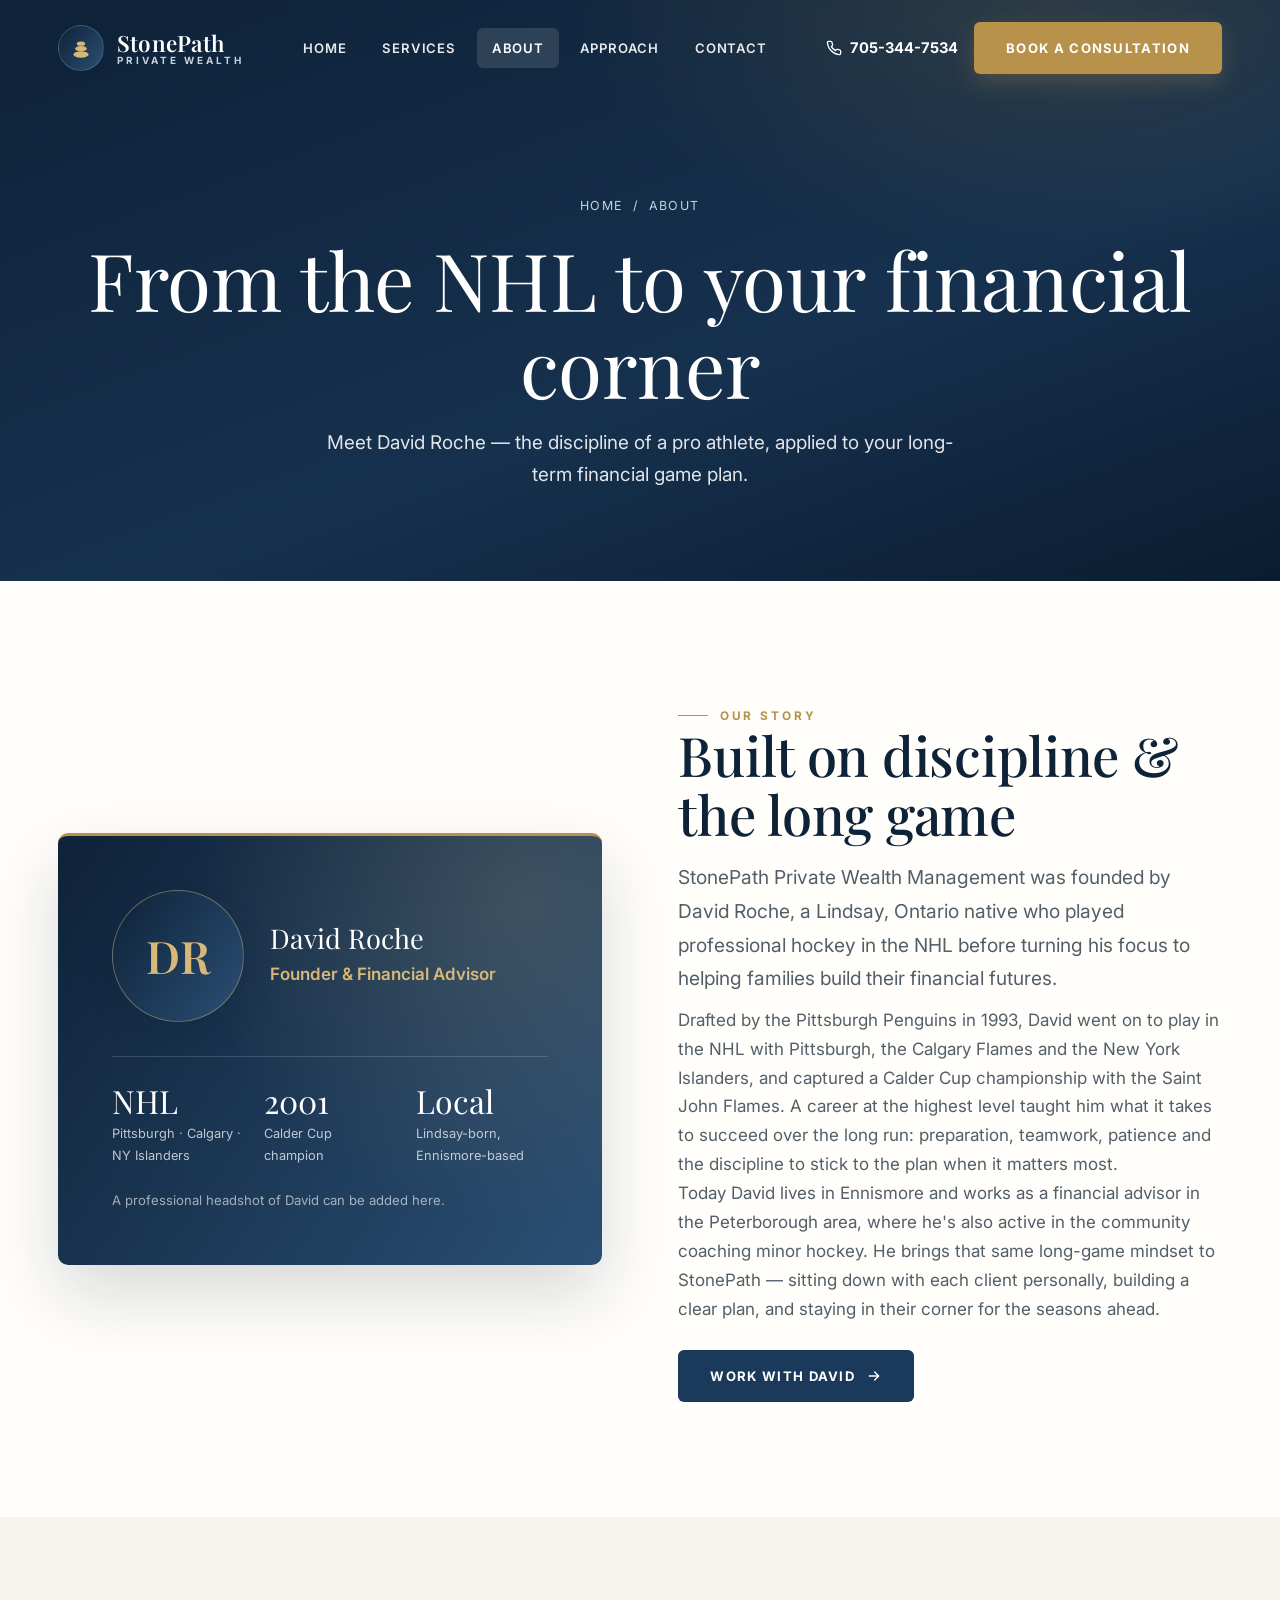
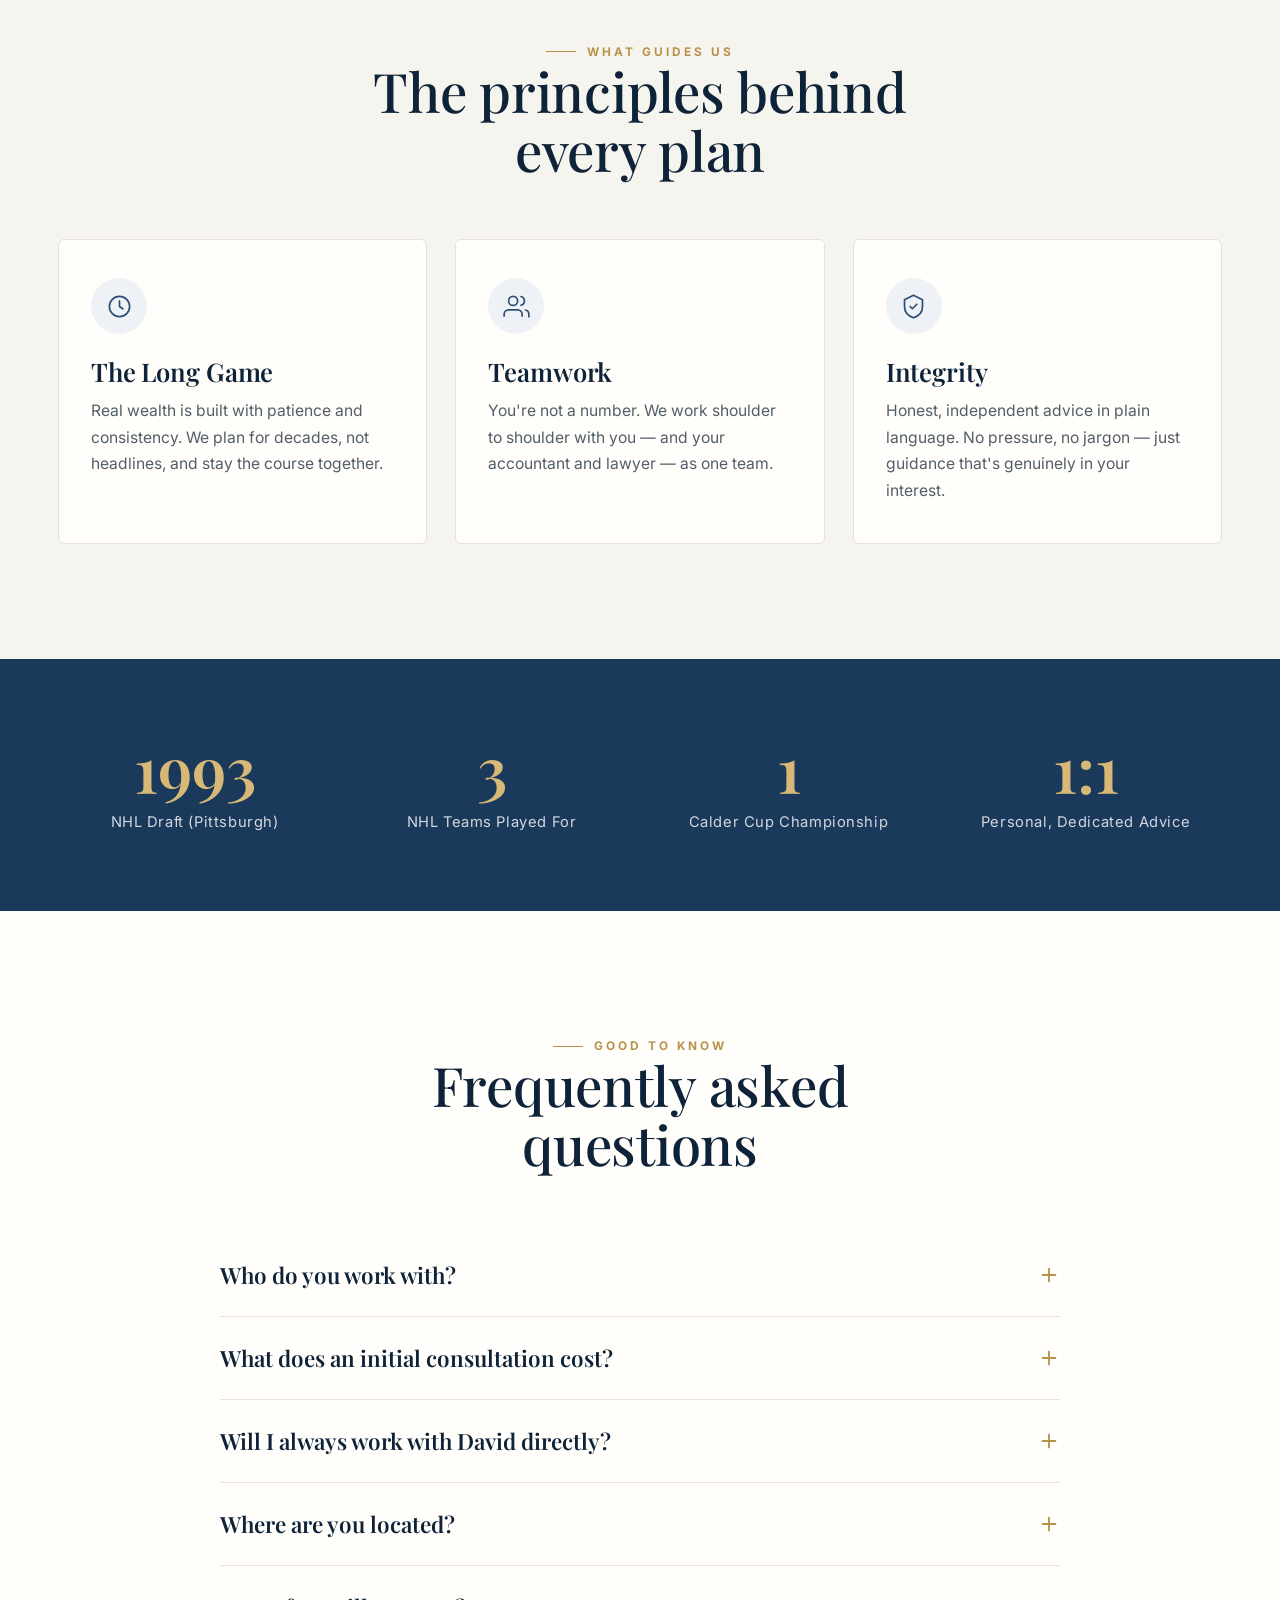
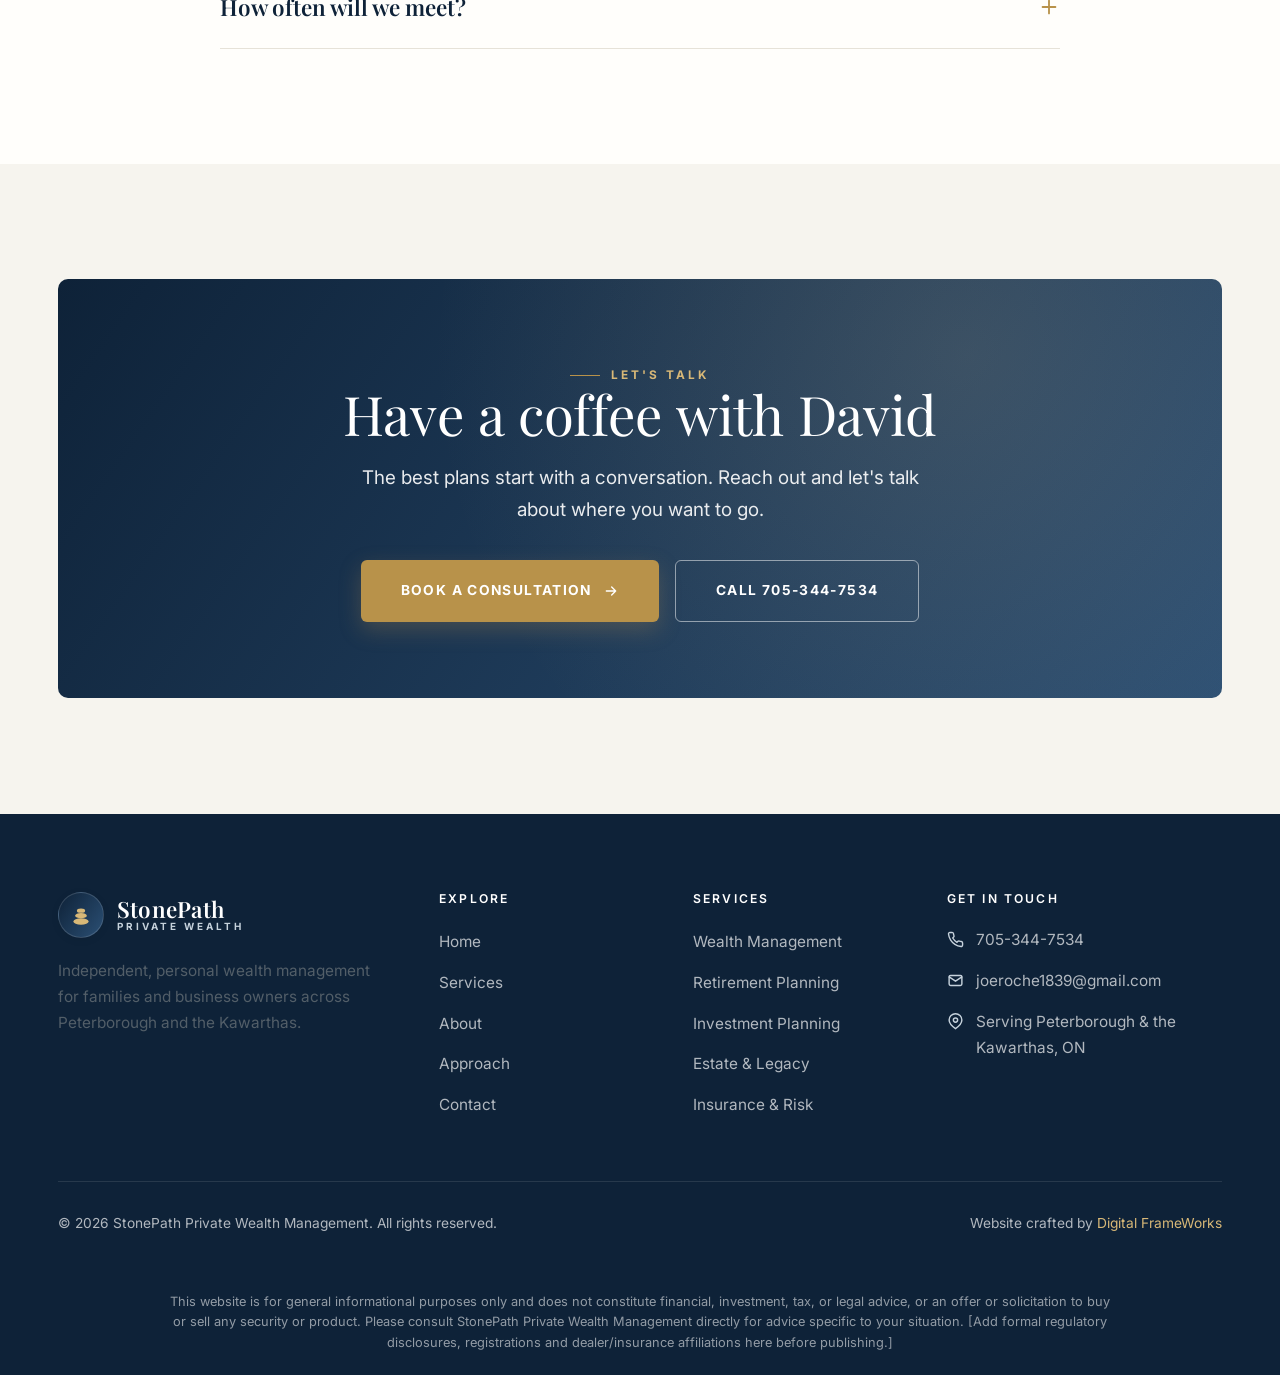
==== about.html @ 9dcfea58 "Initial commit — production-ready static site Co-Authored-By: Claude Opus 4.8 <noreply@anthropic.com" ====
<!DOCTYPE html>
<html lang="en">
<head>
  <meta charset="UTF-8" />
  <meta name="viewport" content="width=device-width, initial-scale=1.0" />
  <title>About David Roche | StonePath Private Wealth Management</title>
  <meta name="description" content="StonePath Private Wealth Management was founded by David Roche — a Lindsay, Ontario native and former NHL player who now helps families and business owners across the Peterborough area plan their financial future." />
  <link rel="canonical" href="https://stonepathwealth.ca/about.html" />
  <meta property="og:title" content="About David Roche | StonePath Private Wealth" />
  <meta property="og:description" content="From the NHL to wealth management — discipline, teamwork and the long game, applied to your finances." />
  <link rel="icon" href="data:image/svg+xml,<svg xmlns='http://www.w3.org/2000/svg' viewBox='0 0 100 100'><rect width='100' height='100' rx='20' fill='%230e2238'/><g fill='%23d8b877'><ellipse cx='50' cy='71' rx='26' ry='10'/><ellipse cx='50' cy='51' rx='20' ry='8.5'/><ellipse cx='50' cy='34' rx='14' ry='7'/></g></svg>" />
  <link rel="preconnect" href="https://fonts.googleapis.com" />
  <link rel="preconnect" href="https://fonts.gstatic.com" crossorigin />
  <link href="https://fonts.googleapis.com/css2?family=Playfair+Display:ital,wght@0,500;0,600;0,700;1,500&family=Inter:wght@400;500;600;700&display=swap" rel="stylesheet" />
  <link rel="stylesheet" href="css/styles.css" />
</head>
<body>

  <header class="header">
    <div class="container nav">
      <a href="index.html" class="brand" aria-label="StonePath Private Wealth Management home">
        <span class="brand-mark" aria-hidden="true"><svg viewBox="0 0 24 24" fill="#d8b877"><ellipse cx="12" cy="18" rx="7" ry="3"/><ellipse cx="12" cy="12.6" rx="5.4" ry="2.5"/><ellipse cx="12" cy="8" rx="3.8" ry="2"/></svg></span>
        <span class="brand-text"><span class="brand-name">StonePath</span><span class="brand-sub">Private Wealth</span></span>
      </a>
      <nav class="nav-links" aria-label="Primary">
        <a href="index.html">Home</a>
        <a href="services.html">Services</a>
        <a href="about.html" class="active">About</a>
        <a href="approach.html">Approach</a>
        <a href="contact.html">Contact</a>
      </nav>
      <div class="nav-actions">
        <a href="tel:+17053447534" class="nav-phone"><svg viewBox="0 0 24 24" fill="none" stroke="currentColor" stroke-width="2"><path d="M22 16.92v3a2 2 0 01-2.18 2 19.79 19.79 0 01-8.63-3.07 19.5 19.5 0 01-6-6 19.79 19.79 0 01-3.07-8.67A2 2 0 014.11 2h3a2 2 0 012 1.72c.13.96.36 1.9.7 2.81a2 2 0 01-.45 2.11L8.09 9.91a16 16 0 006 6l1.27-1.27a2 2 0 012.11-.45c.91.34 1.85.57 2.81.7A2 2 0 0122 16.92z" stroke-linecap="round" stroke-linejoin="round"/></svg>705-344-7534</a>
        <a href="contact.html" class="btn btn-primary">Book a Consultation</a>
        <button class="nav-toggle" aria-label="Toggle menu" aria-expanded="false"><span></span><span></span><span></span></button>
      </div>
    </div>
  </header>

  <section class="page-hero">
    <div class="container">
      <div class="crumb"><a href="index.html">Home</a> <span>/</span> <span>About</span></div>
      <h1>From the NHL to your financial corner</h1>
      <p>Meet David Roche — the discipline of a pro athlete, applied to your long-term financial game plan.</p>
    </div>
  </section>

  <section class="section">
    <div class="container split">
      <div class="split-media reveal">
        <div class="panel">
          <div class="advisor">
            <span class="monogram">DR</span>
            <div>
              <div style="font-family:var(--font-display); font-size:1.7rem; color:#fff; line-height:1.1;">David Roche</div>
              <div style="color:var(--accent-soft); font-weight:600; margin-top:6px;">Founder &amp; Financial Advisor</div>
            </div>
          </div>
          <div class="pstats">
            <div><div class="n">NHL</div><div class="l">Pittsburgh · Calgary · NY Islanders</div></div>
            <div><div class="n">2001</div><div class="l">Calder Cup champion</div></div>
            <div><div class="n">Local</div><div class="l">Lindsay-born, Ennismore-based</div></div>
          </div>
          <p style="color:rgba(255,255,255,.6); font-size:.82rem; margin-top:22px;">A professional headshot of David can be added here.</p>
        </div>
      </div>
      <div class="split-body reveal d1">
        <span class="eyebrow">Our Story</span>
        <h2>Built on discipline &amp; the long game</h2>
        <p class="lead">StonePath Private Wealth Management was founded by David Roche, a Lindsay, Ontario native who played professional hockey in the NHL before turning his focus to helping families build their financial futures.</p>
        <p>Drafted by the Pittsburgh Penguins in 1993, David went on to play in the NHL with Pittsburgh, the Calgary Flames and the New York Islanders, and captured a Calder Cup championship with the Saint John Flames. A career at the highest level taught him what it takes to succeed over the long run: preparation, teamwork, patience and the discipline to stick to the plan when it matters most.</p>
        <p>Today David lives in Ennismore and works as a financial advisor in the Peterborough area, where he's also active in the community coaching minor hockey. He brings that same long-game mindset to StonePath — sitting down with each client personally, building a clear plan, and staying in their corner for the seasons ahead.</p>
        <a href="contact.html" class="btn btn-dark" style="margin-top:26px;">Work With David
          <svg viewBox="0 0 24 24" fill="none" stroke="currentColor" stroke-width="2"><path d="M5 12h14M13 6l6 6-6 6" stroke-linecap="round" stroke-linejoin="round"/></svg></a>
      </div>
    </div>
  </section>

  <section class="section bg-cloud">
    <div class="container">
      <div class="section-head center reveal">
        <span class="eyebrow center">What Guides Us</span>
        <h2>The principles behind every plan</h2>
      </div>
      <div class="grid grid-3">
        <article class="svc-card reveal">
          <span class="svc-icon"><svg viewBox="0 0 24 24" fill="none" stroke="currentColor"><circle cx="12" cy="12" r="9"/><path d="M12 7v5l3 2" stroke-linecap="round" stroke-linejoin="round"/></svg></span>
          <h3>The Long Game</h3>
          <p>Real wealth is built with patience and consistency. We plan for decades, not headlines, and stay the course together.</p>
        </article>
        <article class="svc-card reveal d1">
          <span class="svc-icon"><svg viewBox="0 0 24 24" fill="none" stroke="currentColor"><path d="M17 21v-2a4 4 0 00-4-4H5a4 4 0 00-4 4v2"/><circle cx="9" cy="7" r="4"/><path d="M23 21v-2a4 4 0 00-3-3.87M16 3.13a4 4 0 010 7.75" stroke-linecap="round"/></svg></span>
          <h3>Teamwork</h3>
          <p>You're not a number. We work shoulder to shoulder with you — and your accountant and lawyer — as one team.</p>
        </article>
        <article class="svc-card reveal d2">
          <span class="svc-icon"><svg viewBox="0 0 24 24" fill="none" stroke="currentColor"><path d="M12 2l8 4v6c0 5-3.5 8.5-8 10-4.5-1.5-8-5-8-10V6l8-4z" stroke-linejoin="round"/><path d="M9 12l2 2 4-4" stroke-linecap="round" stroke-linejoin="round"/></svg></span>
          <h3>Integrity</h3>
          <p>Honest, independent advice in plain language. No pressure, no jargon — just guidance that's genuinely in your interest.</p>
        </article>
      </div>
    </div>
  </section>

  <section class="section tight bg-brand">
    <div class="container">
      <div class="stats">
        <div class="stat reveal"><div class="num">1993</div><div class="label">NHL Draft (Pittsburgh)</div></div>
        <div class="stat reveal d1"><div class="num">3</div><div class="label">NHL Teams Played For</div></div>
        <div class="stat reveal d2"><div class="num">1</div><div class="label">Calder Cup Championship</div></div>
        <div class="stat reveal d3"><div class="num">1:1</div><div class="label">Personal, Dedicated Advice</div></div>
      </div>
    </div>
  </section>

  <section class="section">
    <div class="container">
      <div class="section-head center reveal">
        <span class="eyebrow center">Good To Know</span>
        <h2>Frequently asked questions</h2>
      </div>
      <div class="faq">
        <div class="faq-item reveal">
          <button class="faq-q">Who do you work with?<svg viewBox="0 0 24 24" fill="none" stroke="currentColor" stroke-width="2"><path d="M12 5v14M5 12h14" stroke-linecap="round"/></svg></button>
          <div class="faq-a"><p>Families, individuals, retirees and business owners across Peterborough, Ennismore, Lindsay and the broader Kawarthas region who want a clear, personal plan and a single advisor to guide it.</p></div>
        </div>
        <div class="faq-item reveal">
          <button class="faq-q">What does an initial consultation cost?<svg viewBox="0 0 24 24" fill="none" stroke="currentColor" stroke-width="2"><path d="M12 5v14M5 12h14" stroke-linecap="round"/></svg></button>
          <div class="faq-a"><p>Your first conversation is complimentary and with no obligation. It's simply a chance to understand your situation and see whether we're the right fit.</p></div>
        </div>
        <div class="faq-item reveal">
          <button class="faq-q">Will I always work with David directly?<svg viewBox="0 0 24 24" fill="none" stroke="currentColor" stroke-width="2"><path d="M12 5v14M5 12h14" stroke-linecap="round"/></svg></button>
          <div class="faq-a"><p>Yes. StonePath is built around personal, one-to-one service — you work directly with David from your first meeting onward.</p></div>
        </div>
        <div class="faq-item reveal">
          <button class="faq-q">Where are you located?<svg viewBox="0 0 24 24" fill="none" stroke="currentColor" stroke-width="2"><path d="M12 5v14M5 12h14" stroke-linecap="round"/></svg></button>
          <div class="faq-a"><p>StonePath serves the Peterborough area and the Kawarthas. Reach out and we'll arrange a meeting at a time and place that works for you.</p></div>
        </div>
        <div class="faq-item reveal">
          <button class="faq-q">How often will we meet?<svg viewBox="0 0 24 24" fill="none" stroke="currentColor" stroke-width="2"><path d="M12 5v14M5 12h14" stroke-linecap="round"/></svg></button>
          <div class="faq-a"><p>As often as your plan needs. We typically review together at least annually — and any time life brings a major change or decision.</p></div>
        </div>
      </div>
    </div>
  </section>

  <section class="section bg-cloud">
    <div class="container">
      <div class="cta-band reveal">
        <span class="eyebrow center" style="color:var(--accent-soft)">Let's Talk</span>
        <h2>Have a coffee with David</h2>
        <p>The best plans start with a conversation. Reach out and let's talk about where you want to go.</p>
        <div class="cta-actions">
          <a href="contact.html" class="btn btn-primary btn-lg">Book a Consultation <svg viewBox="0 0 24 24" fill="none" stroke="currentColor" stroke-width="2"><path d="M5 12h14M13 6l6 6-6 6" stroke-linecap="round" stroke-linejoin="round"/></svg></a>
          <a href="tel:+17053447534" class="btn btn-ghost btn-lg">Call 705-344-7534</a>
        </div>
      </div>
    </div>
  </section>

  <footer class="footer">
    <div class="container">
      <div class="footer-grid">
        <div class="footer-about">
          <a href="index.html" class="brand"><span class="brand-mark" aria-hidden="true"><svg viewBox="0 0 24 24" fill="#d8b877"><ellipse cx="12" cy="18" rx="7" ry="3"/><ellipse cx="12" cy="12.6" rx="5.4" ry="2.5"/><ellipse cx="12" cy="8" rx="3.8" ry="2"/></svg></span><span class="brand-text"><span class="brand-name">StonePath</span><span class="brand-sub">Private Wealth</span></span></a>
          <p>Independent, personal wealth management for families and business owners across Peterborough and the Kawarthas.</p>
        </div>
        <div><h4>Explore</h4><ul class="footer-links"><li><a href="index.html">Home</a></li><li><a href="services.html">Services</a></li><li><a href="about.html">About</a></li><li><a href="approach.html">Approach</a></li><li><a href="contact.html">Contact</a></li></ul></div>
        <div><h4>Services</h4><ul class="footer-links"><li><a href="services.html#wealth">Wealth Management</a></li><li><a href="services.html#retirement">Retirement Planning</a></li><li><a href="services.html#investment">Investment Planning</a></li><li><a href="services.html#estate">Estate &amp; Legacy</a></li><li><a href="services.html#insurance">Insurance &amp; Risk</a></li></ul></div>
        <div><h4>Get In Touch</h4><ul class="footer-contact"><li><svg viewBox="0 0 24 24" fill="none" stroke="currentColor" stroke-width="2"><path d="M22 16.92v3a2 2 0 01-2.18 2 19.79 19.79 0 01-8.63-3.07 19.5 19.5 0 01-6-6 19.79 19.79 0 01-3.07-8.67A2 2 0 014.11 2h3a2 2 0 012 1.72c.13.96.36 1.9.7 2.81a2 2 0 01-.45 2.11L8.09 9.91a16 16 0 006 6l1.27-1.27a2 2 0 012.11-.45c.91.34 1.85.57 2.81.7A2 2 0 0122 16.92z" stroke-linecap="round" stroke-linejoin="round"/></svg><a href="tel:+17053447534">705-344-7534</a></li><li><svg viewBox="0 0 24 24" fill="none" stroke="currentColor" stroke-width="2"><rect x="3" y="5" width="18" height="14" rx="2"/><path d="M3 7l9 6 9-6" stroke-linecap="round" stroke-linejoin="round"/></svg><a href="mailto:joeroche1839@gmail.com">joeroche1839@gmail.com</a></li><li><svg viewBox="0 0 24 24" fill="none" stroke="currentColor" stroke-width="2"><path d="M21 10c0 6-9 12-9 12s-9-6-9-12a9 9 0 0118 0z"/><circle cx="12" cy="10" r="3"/></svg><span>Serving Peterborough &amp; the Kawarthas, ON</span></li></ul></div>
      </div>
      <div class="footer-bottom">
        <span>&copy; <span id="year">2026</span> StonePath Private Wealth Management. All rights reserved.</span>
        <span>Website crafted by <a href="#" style="color:var(--accent-soft)">Digital FrameWorks</a></span>
      </div>
    </div>
  </footer>

  <div class="disclaimer">
    <div class="container">
      This website is for general informational purposes only and does not constitute financial, investment, tax, or legal advice, or an offer or solicitation to buy or sell any security or product. Please consult StonePath Private Wealth Management directly for advice specific to your situation. [Add formal regulatory disclosures, registrations and dealer/insurance affiliations here before publishing.]
    </div>
  </div>

  <script src="js/main.js"></script>
</body>
</html>
---- css/styles.css ----
/* =========================================================
   Client Website Builder — Design System (Digital FrameWorks)

   >>> RETHEME PER CLIENT <<<
   This stylesheet is industry-agnostic. To give each client a distinct
   identity, edit ONLY the :root block below — the palette, fonts, radii —
   and the Google Fonts <link> in each page's <head>. Everything downstream
   (components, layout, responsive) inherits from these tokens.

   Theme tokens:
     --brand / --brand-deep / --brand-mid / --brand-light : primary color ramp
     --muted / --muted-soft / --tint                      : supporting neutrals
     --accent / --accent-soft                             : highlight (buttons, eyebrows)
     --ink / --slate / --cloud / --paper / --line         : text + surfaces
     --radius*                                            : 4px = architectural, 16px+ = friendly
     --font-display / --font-body                         : pairing that fits the brand

   The defaults below are a neutral, premium slate/teal. Replace them.
   ========================================================= */

:root {
  /* ---- PALETTE — StonePath: private-wealth navy, gold & warm stone ---- */
  --brand:       #1b3a5b;   /* StonePath navy                 */
  --brand-deep:  #0e2238;   /* midnight — hero, footer        */
  --brand-mid:   #2b4f74;   /* mid navy — gradients           */
  --brand-light: #6a8bac;   /* lighter navy                   */
  --muted:       #97a3ad;   /* muted supporting tone          */
  --muted-soft:  #c6d2dc;   /* soft supporting tone           */
  --tint:        #eef2f6;   /* lightest navy tint — icon bg   */
  --accent:      #b8924a;   /* refined gold — buttons, eyebrows */
  --accent-soft: #d8b877;   /* soft gold — on dark bg         */

  /* ---- NEUTRALS / SURFACES ---- */
  --ink:    #16202b;        /* headings / strong text */
  --slate:  #525e68;        /* body text              */
  --cloud:  #f6f4ee;        /* warm stone section bg   */
  --paper:  #fffefb;        /* page background / cards */
  --line:   #e6e2d8;        /* hairline borders        */

  /* ---- DERIVED ---- */
  --grad-hero: linear-gradient(180deg, rgba(10,24,40,.72) 0%, rgba(12,28,46,.6) 40%, rgba(8,20,34,.9) 100%);
  --grad-cta:  linear-gradient(125deg, var(--brand-deep) 0%, var(--brand-mid) 100%);

  --shadow-sm: 0 2px 10px rgba(10,24,40,.06);
  --shadow-md: 0 14px 34px rgba(10,24,40,.10);
  --shadow-lg: 0 30px 70px rgba(10,24,40,.16);

  --radius:    6px;
  --radius-sm: 4px;
  --radius-lg: 10px;

  --maxw: 1220px;
  --ease: cubic-bezier(.22,.61,.36,1);

  /* ---- TYPE — Playfair Display (luxury serif) + Inter ---- */
  --font-display: "Playfair Display", Georgia, "Times New Roman", serif;
  --font-body: "Inter", -apple-system, BlinkMacSystemFont, "Segoe UI", Roboto, sans-serif;
}

/* ============================================================
   StonePath photo-light overrides (no stock imagery)
   Premium look driven by deep navy, gold and a "stone path" motif.
   ============================================================ */
.hero {
  background-color: var(--brand-deep);
  background-image:
    radial-gradient(900px 500px at 78% 12%, rgba(184,146,74,.18), transparent 60%),
    radial-gradient(700px 600px at 12% 90%, rgba(43,79,116,.55), transparent 60%),
    linear-gradient(160deg, #0e2238 0%, #16314e 55%, #0b1c30 100%);
}
/* subtle "path of stones" texture along the hero base */
.hero::after {
  content: ""; position: absolute; inset: auto 0 0 0; height: 140px; pointer-events: none;
  background-image: radial-gradient(circle, rgba(255,255,255,.05) 1.5px, transparent 2px);
  background-size: 26px 26px; mask-image: linear-gradient(transparent, #000);
  -webkit-mask-image: linear-gradient(transparent, #000);
}
.page-hero {
  background-color: var(--brand-deep);
  background-image:
    radial-gradient(800px 420px at 82% 0%, rgba(184,146,74,.16), transparent 60%),
    linear-gradient(160deg, #0e2238 0%, #16314e 60%, #0b1c30 100%);
}

/* Advisor card / monogram (stands in for a headshot until one is provided) */
.advisor { display:flex; gap:26px; align-items:center; flex-wrap:wrap; }
.monogram {
  width: 132px; height: 132px; border-radius: 50%; flex-shrink: 0;
  display: grid; place-items: center; color: var(--accent-soft);
  font-family: var(--font-display); font-size: 2.8rem; font-weight: 600;
  background: var(--grad-cta); border: 1px solid rgba(216,184,119,.4); box-shadow: var(--shadow-md);
}

/* Stat / quote panel used where a photo would otherwise sit (about split) */
.panel {
  background: var(--grad-cta); color:#fff; border-radius: var(--radius-lg);
  padding: clamp(34px,5vw,54px); box-shadow: var(--shadow-lg); position: relative; overflow: hidden;
  border-top: 3px solid var(--accent);
}
.panel::after { content:""; position:absolute; inset:0; background: radial-gradient(circle at 85% 15%, rgba(216,184,119,.16), transparent 55%); }
.panel > * { position: relative; z-index: 1; }
.panel .pq { font-family: var(--font-display); font-size: clamp(1.5rem,2.6vw,2.1rem); line-height:1.3; font-style: italic; color:#fff; }
.panel .pby { margin-top: 18px; color: var(--accent-soft); font-weight: 600; letter-spacing: .04em; }
.panel .pstats { display:grid; grid-template-columns: repeat(3,1fr); gap: 20px; margin-top: 34px; padding-top: 28px; border-top: 1px solid rgba(255,255,255,.16); }
.panel .pstats .n { font-family: var(--font-display); font-size: 2rem; color:#fff; line-height:1; }
.panel .pstats .l { font-size: .8rem; color: rgba(255,255,255,.72); margin-top:6px; }

/* Compliance disclaimer */
.disclaimer { background: var(--brand-deep); color: rgba(255,255,255,.55); font-size: .8rem; line-height:1.6; padding: 22px 0; }
.disclaimer .container { max-width: 1000px; text-align: center; }

*, *::before, *::after { box-sizing: border-box; margin: 0; padding: 0; }
html { scroll-behavior: smooth; -webkit-text-size-adjust: 100%; }
body {
  font-family: var(--font-body);
  color: var(--ink);
  background: var(--paper);
  line-height: 1.7;
  font-size: 17px;
  overflow-x: hidden;
  -webkit-font-smoothing: antialiased;
}
img { max-width: 100%; display: block; }
a { color: inherit; text-decoration: none; }
ul { list-style: none; }
button { font-family: inherit; cursor: pointer; border: none; background: none; }

/* ---------- Typography ---------- */
h1, h2, h3, h4 { font-family: var(--font-display); font-weight: 600; line-height: 1.08; color: var(--brand-deep); letter-spacing: -.005em; }
h1 { font-size: clamp(2.8rem, 6.5vw, 5rem); font-weight: 500; }
h2 { font-size: clamp(2.1rem, 4.4vw, 3.4rem); font-weight: 500; }
h3 { font-size: clamp(1.4rem, 2vw, 1.75rem); }
p  { color: var(--slate); }
.eyebrow {
  display: inline-flex; align-items: center; gap: .7rem;
  font-family: var(--font-body); font-weight: 700; font-size: .74rem;
  letter-spacing: .25em; text-transform: uppercase; color: var(--accent);
}
.eyebrow::before { content: ""; width: 30px; height: 1px; background: var(--accent); display: inline-block; }
.eyebrow.center { justify-content: center; }

/* ---------- Layout ---------- */
.container { width: 100%; max-width: var(--maxw); margin: 0 auto; padding: 0 28px; }
.section { padding: clamp(68px, 9vw, 138px) 0; }
.section.tight { padding: clamp(48px, 6vw, 84px) 0; }
.bg-cloud { background: var(--cloud); }
.bg-brand { background: var(--brand); color: #fff; }
.section-head { max-width: 660px; margin-bottom: 60px; }
.section-head.center { margin-left: auto; margin-right: auto; text-align: center; }
.section-head p { margin-top: 18px; font-size: 1.1rem; }
.lead { font-size: 1.2rem; color: var(--slate); line-height: 1.75; }

/* ---------- Buttons ---------- */
.btn {
  display: inline-flex; align-items: center; gap: .7rem;
  padding: 15px 32px; border-radius: var(--radius); font-weight: 700; font-size: .82rem;
  letter-spacing: .1em; text-transform: uppercase;
  transition: transform .25s var(--ease), box-shadow .25s var(--ease), background .25s var(--ease), color .25s var(--ease);
  cursor: pointer; white-space: nowrap;
}
.btn svg { width: 16px; height: 16px; transition: transform .25s var(--ease); }
.btn-primary { background: var(--accent); color: #fff; box-shadow: 0 8px 22px rgba(168,133,79,.30); }
.btn-primary:hover { background: #936f3c; transform: translateY(-3px); box-shadow: 0 14px 30px rgba(168,133,79,.4); }
.btn-primary:hover svg { transform: translateX(4px); }
.btn-dark { background: var(--brand); color: #fff; }
.btn-dark:hover { background: var(--brand-deep); transform: translateY(-3px); box-shadow: var(--shadow-md); }
.btn-ghost { background: transparent; color: #fff; border: 1px solid rgba(255,255,255,.5); }
.btn-ghost:hover { background: rgba(255,255,255,.12); transform: translateY(-3px); }
.btn-outline { background: transparent; color: var(--brand); border: 1px solid var(--muted); }
.btn-outline:hover { background: var(--brand); color: #fff; border-color: var(--brand); transform: translateY(-3px); }
.btn-lg { padding: 18px 40px; font-size: .86rem; }

/* ---------- Header / Nav ---------- */
.header {
  position: fixed; top: 0; left: 0; right: 0; z-index: 100;
  transition: background .35s var(--ease), box-shadow .35s var(--ease), padding .35s var(--ease);
  padding: 22px 0;
}
.header.scrolled { background: rgba(255,253,248,.97); box-shadow: var(--shadow-sm); backdrop-filter: blur(10px); padding: 12px 0; }
.nav { display: flex; align-items: center; justify-content: space-between; gap: 24px; }
.brand { display: flex; align-items: center; gap: 13px; }
.brand-mark {
  width: 46px; height: 46px; border-radius: 50%; display: grid; place-items: center;
  background: var(--grad-cta); box-shadow: var(--shadow-sm); flex-shrink: 0; border: 1px solid rgba(255,255,255,.15);
}
.brand-mark svg { width: 26px; height: 26px; }
.brand-text { display: flex; flex-direction: column; line-height: 1.02; }
.brand-name { font-family: var(--font-display); font-weight: 600; font-size: 1.4rem; color: #fff; transition: color .35s var(--ease); letter-spacing: .01em; }
.brand-sub { font-size: .62rem; letter-spacing: .3em; text-transform: uppercase; color: var(--muted-soft); transition: color .35s var(--ease); font-weight: 700; }
.header.scrolled .brand-name { color: var(--brand-deep); }
.header.scrolled .brand-sub { color: var(--accent); }

.nav-links { display: flex; align-items: center; gap: 6px; }
.nav-links a {
  padding: 9px 15px; border-radius: var(--radius); font-weight: 600; font-size: .82rem; letter-spacing: .06em; text-transform: uppercase; color: rgba(255,255,255,.9);
  transition: color .2s, background .2s;
}
.nav-links a:hover, .nav-links a.active { color: #fff; background: rgba(255,255,255,.12); }
.header.scrolled .nav-links a { color: var(--slate); }
.header.scrolled .nav-links a:hover, .header.scrolled .nav-links a.active { background: var(--tint); color: var(--brand); }
.nav-actions { display: flex; align-items: center; gap: 16px; }
.nav-phone { display: flex; align-items: center; gap: 8px; font-weight: 700; color: #fff; font-size: .92rem; transition: color .35s var(--ease); }
.nav-phone svg { width: 16px; height: 16px; }
.header.scrolled .nav-phone { color: var(--brand); }

.nav-toggle { display: none; width: 46px; height: 46px; border-radius: var(--radius); flex-direction: column; gap: 5px; align-items: center; justify-content: center; background: rgba(255,255,255,.14); }
.nav-toggle span { width: 22px; height: 1.5px; background: #fff; transition: transform .3s var(--ease), opacity .3s; }
.header.scrolled .nav-toggle { background: var(--tint); }
.header.scrolled .nav-toggle span { background: var(--brand); }

/* ---------- Hero ---------- */
.hero {
  position: relative; min-height: 100vh; display: flex; align-items: center;
  background-color: var(--brand-deep);
  /* background-image is set in the StonePath photo-light overrides above */
  background-size: cover; background-position: center; color: #fff;
  padding: 160px 0 90px; text-align: center;
}
.hero-inner { max-width: 880px; margin: 0 auto; }
.hero h1 { color: #fff; margin: 24px 0; font-weight: 400; }
.hero h1 em { font-style: italic; color: var(--accent-soft); }
.hero p { color: rgba(255,255,255,.9); font-size: 1.25rem; max-width: 600px; margin: 0 auto; }
.hero .eyebrow { color: var(--muted-soft); }
.hero .eyebrow::before { background: var(--accent-soft); }
.hero-actions { display: flex; gap: 16px; margin-top: 38px; flex-wrap: wrap; justify-content: center; }
.hero-trust { display: flex; gap: 40px; margin-top: 56px; flex-wrap: wrap; justify-content: center; }
.hero-trust .ht { display: flex; align-items: center; gap: 11px; }
.hero-trust .ht svg { width: 24px; height: 24px; color: var(--muted-soft); flex-shrink: 0; }
.hero-trust .ht b { display: block; font-size: 1rem; color: #fff; font-weight: 700; }
.hero-trust .ht span { font-size: .82rem; color: rgba(255,255,255,.72); }
.scroll-cue {
  position: absolute; bottom: 30px; left: 50%; transform: translateX(-50%);
  display: flex; flex-direction: column; align-items: center; gap: 8px; color: rgba(255,255,255,.6); font-size: .68rem; letter-spacing: .25em; text-transform: uppercase;
}
.scroll-cue .mouse { width: 22px; height: 36px; border: 1.5px solid rgba(255,255,255,.4); border-radius: 12px; position: relative; }
.scroll-cue .mouse::after { content:""; position:absolute; top:7px; left:50%; transform:translateX(-50%); width:3px; height:7px; border-radius:3px; background:rgba(255,255,255,.7); animation: wheel 1.6s infinite; }
@keyframes wheel { 0%{opacity:1; top:7px} 70%{opacity:0; top:17px} 100%{opacity:0} }

/* ---------- Trust strip ---------- */
.strip { background: var(--brand-deep); color: #fff; padding: 24px 0; }
.strip-inner { display: flex; flex-wrap: wrap; align-items: center; justify-content: space-between; gap: 22px; }
.strip-item { display: flex; align-items: center; gap: 10px; font-size: .92rem; color: rgba(255,255,255,.85); letter-spacing: .02em; }
.strip-item svg { width: 19px; height: 19px; color: var(--accent-soft); flex-shrink: 0; }

/* ---------- Grids ---------- */
.grid { display: grid; gap: 28px; }
.grid-3 { grid-template-columns: repeat(3, 1fr); }
.grid-2 { grid-template-columns: repeat(2, 1fr); }
.grid-4 { grid-template-columns: repeat(4, 1fr); }

/* ---------- Service cards ---------- */
.svc-card {
  background: var(--paper); border: 1px solid var(--line); border-radius: var(--radius);
  padding: 38px 32px; transition: transform .35s var(--ease), box-shadow .35s var(--ease), border-color .35s var(--ease);
  position: relative; overflow: hidden;
}
.svc-card:hover { transform: translateY(-6px); box-shadow: var(--shadow-lg); border-color: var(--muted); }
.svc-icon { width: 56px; height: 56px; border-radius: 50%; background: var(--tint); display: grid; place-items: center; margin-bottom: 24px; transition: background .35s var(--ease); }
.svc-icon svg { width: 27px; height: 27px; color: var(--brand-mid); transition: color .35s var(--ease); stroke-width: 1.5; }
.svc-card:hover .svc-icon { background: var(--brand); }
.svc-card:hover .svc-icon svg { color: #fff; }
.svc-card h3 { margin-bottom: 12px; }
.svc-card p { font-size: .98rem; }
.svc-card .more { display: inline-flex; align-items: center; gap: 7px; margin-top: 20px; font-weight: 700; color: var(--accent); font-size: .76rem; letter-spacing: .12em; text-transform: uppercase; }
.svc-card .more svg { width: 14px; height: 14px; transition: transform .25s var(--ease); }
.svc-card:hover .more svg { transform: translateX(4px); }

/* ---------- Split ---------- */
.split { display: grid; grid-template-columns: 1fr 1fr; gap: clamp(40px, 6vw, 90px); align-items: center; }
.split.reverse .split-media { order: 2; }
.split-media { position: relative; }
.split-img { border-radius: var(--radius-lg); box-shadow: var(--shadow-lg); width: 100%; height: 100%; object-fit: cover; aspect-ratio: 4/5; background: var(--tint); }
.split-body h2 { margin-bottom: 10px; }
.split-body .lead { margin: 18px 0 10px; }
.float-badge {
  position: absolute; bottom: -28px; right: -22px; background: var(--paper); border-radius: var(--radius);
  box-shadow: var(--shadow-lg); padding: 24px 28px; display: flex; align-items: center; gap: 16px; max-width: 290px; border-top: 2px solid var(--accent);
}
.float-badge .fb-num { font-family: var(--font-display); font-size: 3rem; color: var(--brand-mid); line-height: 1; font-weight: 600; }
.float-badge .fb-txt { font-size: .86rem; color: var(--slate); line-height: 1.45; }

.checklist { display: grid; gap: 15px; margin-top: 26px; }
.checklist li { display: flex; gap: 13px; align-items: flex-start; font-size: 1.02rem; color: var(--stone); }
.checklist li svg { width: 21px; height: 21px; color: var(--brand-light); flex-shrink: 0; margin-top: 3px; }
.checklist li b { color: var(--ink); }

/* ---------- Stats ---------- */
.stats { display: grid; grid-template-columns: repeat(4, 1fr); gap: 24px; text-align: center; }
.stat .num { font-family: var(--font-display); font-size: clamp(2.8rem, 5vw, 4rem); color: var(--accent-soft); font-weight: 600; line-height: 1; }
.bg-brand .stat .label { color: rgba(255,255,255,.8); font-size: .92rem; margin-top: 10px; letter-spacing: .04em; }
.stat .divider { display: none; }

/* ---------- Process ---------- */
.steps { display: grid; grid-template-columns: repeat(4, 1fr); gap: 30px; }
.step { position: relative; padding-top: 16px; }
.step-num {
  width: 56px; height: 56px; border-radius: 50%; background: transparent; color: var(--accent); border: 1px solid var(--muted);
  font-family: var(--font-display); font-size: 1.5rem; font-weight: 600; display: grid; place-items: center; margin-bottom: 22px;
}
.step h3 { font-size: 1.4rem; margin-bottom: 10px; }
.step p { font-size: .97rem; }
.step:not(:last-child)::after {
  content:""; position:absolute; top: 44px; left: 70px; right: -15px; height: 1px;
  background: repeating-linear-gradient(90deg, var(--muted) 0 6px, transparent 6px 14px);
}

/* ---------- Gallery ---------- */
.gallery { display: grid; grid-template-columns: repeat(3, 1fr); grid-auto-rows: 250px; gap: 16px; }
.gallery-item { border-radius: var(--radius); overflow: hidden; position: relative; background: var(--tint); cursor: pointer; }
.gallery-item img { width: 100%; height: 100%; object-fit: cover; transition: transform .7s var(--ease); }
.gallery-item:hover img { transform: scale(1.07); }
.gallery-item .gcap {
  position: absolute; inset: auto 0 0 0; padding: 28px 22px 18px; color: #fff; font-weight: 600; font-family: var(--font-display); font-size: 1.25rem;
  background: linear-gradient(transparent, rgba(20,38,30,.85)); opacity: 0; transform: translateY(10px); transition: all .35s var(--ease);
}
.gallery-item:hover .gcap { opacity: 1; transform: translateY(0); }
.gallery-item.tall { grid-row: span 2; }
.gallery-item.wide { grid-column: span 2; }

/* ---------- Testimonials ---------- */
.testi-grid { display: grid; grid-template-columns: repeat(3, 1fr); gap: 28px; }
.testi {
  background: var(--paper); border-radius: var(--radius); padding: 38px 34px; border: 1px solid var(--line);
  box-shadow: var(--shadow-sm); display: flex; flex-direction: column; position: relative;
}
.testi .mark { font-family: var(--font-display); font-size: 4rem; line-height: .6; color: var(--muted-soft); margin-bottom: 8px; }
.testi .stars { display: flex; gap: 3px; margin-bottom: 16px; color: var(--accent); }
.testi .stars svg { width: 17px; height: 17px; }
.testi .quote { font-size: 1.12rem; color: var(--ink); line-height: 1.7; flex: 1; font-family: var(--font-display); font-style: italic; }
.testi .who { display: flex; align-items: center; gap: 14px; margin-top: 26px; }
.testi .avatar { width: 46px; height: 46px; border-radius: 50%; background: var(--grad-cta); color: #fff; display: grid; place-items: center; font-weight: 700; font-family: var(--font-display); font-size: 1.1rem; }
.testi .who b { display: block; color: var(--ink); font-size: .98rem; }
.testi .who span { font-size: .84rem; color: var(--slate); }

/* ---------- Service area ---------- */
.area-chips { display: flex; flex-wrap: wrap; gap: 12px; margin-top: 28px; }
.area-chips li {
  padding: 11px 22px; border-radius: var(--radius); background: rgba(255,255,255,.08); border: 1px solid rgba(255,255,255,.18);
  font-weight: 600; font-size: .9rem; letter-spacing: .03em; display: flex; align-items: center; gap: 8px;
}
.area-chips li svg { width: 14px; height: 14px; color: var(--muted-soft); }

/* ---------- CTA band ---------- */
.cta-band { background: var(--grad-cta); border-radius: var(--radius-lg); padding: clamp(48px, 6vw, 80px); text-align: center; position: relative; overflow: hidden; }
.cta-band::after { content:""; position:absolute; inset:0; background: radial-gradient(circle at 78% 18%, rgba(201,173,125,.16), transparent 55%); }
.cta-band > * { position: relative; z-index: 1; }
.cta-band h2 { color: #fff; font-weight: 400; }
.cta-band p { color: rgba(255,255,255,.9); font-size: 1.18rem; max-width: 580px; margin: 18px auto 34px; }
.cta-actions { display: flex; gap: 16px; justify-content: center; flex-wrap: wrap; }

/* ---------- Contact / Forms ---------- */
.contact-wrap { display: grid; grid-template-columns: 1fr 1.1fr; gap: 60px; align-items: start; }
.contact-info .ci-item { display: flex; gap: 16px; margin-bottom: 28px; align-items: flex-start; }
.contact-info .ci-icon { width: 50px; height: 50px; border-radius: 50%; background: var(--tint); display: grid; place-items: center; flex-shrink: 0; }
.contact-info .ci-icon svg { width: 21px; height: 21px; color: var(--brand-mid); }
.contact-info .ci-item b { display: block; color: var(--ink); margin-bottom: 3px; font-size: 1.02rem; }
.contact-info .ci-item a, .contact-info .ci-item span { color: var(--slate); }
.contact-info .ci-item a:hover { color: var(--accent); }

.form-card { background: var(--paper); border: 1px solid var(--line); border-radius: var(--radius-lg); padding: clamp(30px, 4vw, 46px); box-shadow: var(--shadow-md); }
.form-row { display: grid; grid-template-columns: 1fr 1fr; gap: 18px; }
.field { margin-bottom: 20px; }
.field label { display: block; font-weight: 700; font-size: .8rem; letter-spacing: .08em; text-transform: uppercase; color: var(--brand-deep); margin-bottom: 8px; }
.field input, .field select, .field textarea {
  width: 100%; padding: 14px 16px; border: 1px solid var(--line); border-radius: var(--radius-sm);
  font-family: inherit; font-size: 1rem; color: var(--ink); background: var(--cloud); transition: border-color .2s, background .2s, box-shadow .2s;
}
.field input:focus, .field select:focus, .field textarea:focus {
  outline: none; border-color: var(--brand-light); background: #fff; box-shadow: 0 0 0 3px rgba(95,133,95,.14);
}
.field textarea { resize: vertical; min-height: 130px; }
.form-note { font-size: .84rem; color: var(--slate); margin-top: 8px; }
.form-success {
  display: none; background: var(--tint); border: 1px solid var(--muted); color: var(--brand-deep);
  border-radius: var(--radius-sm); padding: 18px 20px; margin-bottom: 20px; align-items: center; gap: 12px;
}
.form-success.show { display: flex; }
.form-success svg { width: 24px; height: 24px; color: var(--brand-mid); flex-shrink: 0; }

/* ---------- Page hero ---------- */
.page-hero {
  background-color: var(--brand-deep);
  /* background-image is set in the StonePath photo-light overrides above */
  background-size: cover; background-position: center; color: #fff; padding: 190px 0 90px; text-align: center;
}
.page-hero h1 { color: #fff; font-weight: 400; }
.page-hero p { color: rgba(255,255,255,.88); max-width: 640px; margin: 18px auto 0; font-size: 1.18rem; }
.crumb { display: inline-flex; gap: 9px; align-items: center; font-size: .78rem; letter-spacing: .12em; text-transform: uppercase; color: var(--muted-soft); margin-bottom: 20px; }
.crumb a:hover { color: #fff; }

/* ---------- Service detail ---------- */
.svc-detail { display: grid; grid-template-columns: 1fr 1fr; gap: 60px; align-items: center; margin-bottom: 96px; }
.svc-detail:last-child { margin-bottom: 0; }
.svc-detail.flip .sd-media { order: 2; }
.sd-media img { border-radius: var(--radius-lg); box-shadow: var(--shadow-lg); aspect-ratio: 5/4; object-fit: cover; width: 100%; background: var(--tint); }
.sd-body h2 { font-size: clamp(1.9rem, 3vw, 2.6rem); font-weight: 500; }
.sd-tag { color: var(--accent); font-weight: 700; font-size: .76rem; letter-spacing: .18em; text-transform: uppercase; }

/* ---------- FAQ ---------- */
.faq { max-width: 840px; margin: 0 auto; }
.faq-item { border-bottom: 1px solid var(--line); }
.faq-q { width: 100%; display: flex; justify-content: space-between; align-items: center; gap: 20px; padding: 26px 0; text-align: left; font-family: var(--font-display); font-size: 1.4rem; font-weight: 600; color: var(--brand-deep); }
.faq-q svg { width: 22px; height: 22px; color: var(--accent); flex-shrink: 0; transition: transform .3s var(--ease); }
.faq-item.open .faq-q svg { transform: rotate(45deg); }
.faq-a { max-height: 0; overflow: hidden; transition: max-height .4s var(--ease); }
.faq-a p { padding-bottom: 26px; font-size: 1.02rem; }

/* ---------- Footer ---------- */
.footer { background: var(--brand-deep); color: rgba(255,255,255,.68); padding: 78px 0 34px; }
.footer-grid { display: grid; grid-template-columns: 1.6fr 1fr 1fr 1.3fr; gap: 42px; padding-bottom: 50px; border-bottom: 1px solid rgba(255,255,255,.1); }
.footer .brand-name { color: #fff; }
.footer-about p { margin: 20px 0; font-size: .96rem; max-width: 330px; }
.footer h4 { color: #fff; font-family: var(--font-body); font-size: .76rem; letter-spacing: .18em; text-transform: uppercase; margin-bottom: 22px; }
.footer-links li { margin-bottom: 12px; }
.footer-links a { font-size: .96rem; transition: color .2s, padding .2s; }
.footer-links a:hover { color: var(--muted-soft); padding-left: 5px; }
.footer-contact li { display: flex; gap: 12px; margin-bottom: 15px; font-size: .96rem; align-items: flex-start; }
.footer-contact svg { width: 17px; height: 17px; color: var(--muted-soft); flex-shrink: 0; margin-top: 4px; }
.footer-contact a:hover { color: var(--muted-soft); }
.footer-bottom { display: flex; justify-content: space-between; align-items: center; gap: 16px; padding-top: 30px; font-size: .86rem; flex-wrap: wrap; }
.footer-bottom a:hover { color: var(--muted-soft); }

/* ---------- Reveal ---------- */
.reveal { opacity: 0; transform: translateY(30px); transition: opacity .8s var(--ease), transform .8s var(--ease); }
.reveal.in { opacity: 1; transform: none; }
.reveal.d1 { transition-delay: .1s; }
.reveal.d2 { transition-delay: .2s; }
.reveal.d3 { transition-delay: .3s; }

/* ---------- Responsive ---------- */
@media (max-width: 1024px) {
  .grid-4 { grid-template-columns: repeat(2, 1fr); }
  .steps { grid-template-columns: repeat(2, 1fr); }
  .step:nth-child(2)::after, .step:last-child::after { display: none; }
  .footer-grid { grid-template-columns: 1fr 1fr; gap: 36px; }
}
@media (max-width: 860px) {
  .nav-links, .nav-phone { display: none; }
  .nav-toggle { display: flex; }
  .nav-links.open {
    display: flex; flex-direction: column; align-items: stretch; gap: 6px;
    position: absolute; top: calc(100% + 10px); left: 18px; right: 18px;
    background: var(--paper); border-radius: var(--radius); padding: 16px; box-shadow: var(--shadow-lg);
  }
  .nav-links.open a { color: var(--slate); padding: 13px 16px; }
  .nav-links.open a:hover, .nav-links.open a.active { background: var(--tint); color: var(--brand); }
  .nav-toggle.active span:nth-child(1) { transform: translateY(6.5px) rotate(45deg); }
  .nav-toggle.active span:nth-child(2) { opacity: 0; }
  .nav-toggle.active span:nth-child(3) { transform: translateY(-6.5px) rotate(-45deg); }

  .grid-3, .grid-2, .testi-grid, .gallery { grid-template-columns: 1fr; }
  .gallery { grid-auto-rows: 230px; }
  .gallery-item.tall { grid-row: span 1; }
  .gallery-item.wide { grid-column: span 1; }
  .split, .svc-detail, .contact-wrap { grid-template-columns: 1fr; gap: 44px; }
  .split.reverse .split-media, .svc-detail.flip .sd-media { order: 0; }
  .float-badge { right: 16px; bottom: 16px; }
  .stats { grid-template-columns: repeat(2, 1fr); gap: 36px 20px; }
  .form-row { grid-template-columns: 1fr; }
  .hero { min-height: auto; }
  .footer-grid { grid-template-columns: 1fr; }
  .footer-bottom { flex-direction: column; text-align: center; }
}
@media (max-width: 480px) {
  body { font-size: 16px; }
  .grid-4, .steps { grid-template-columns: 1fr; }
  .hero-actions .btn, .cta-actions .btn { width: 100%; justify-content: center; }
}

@media (prefers-reduced-motion: reduce) {
  *, *::before, *::after { animation-duration: .001ms !important; transition-duration: .001ms !important; scroll-behavior: auto !important; }
  .reveal { opacity: 1; transform: none; }
}
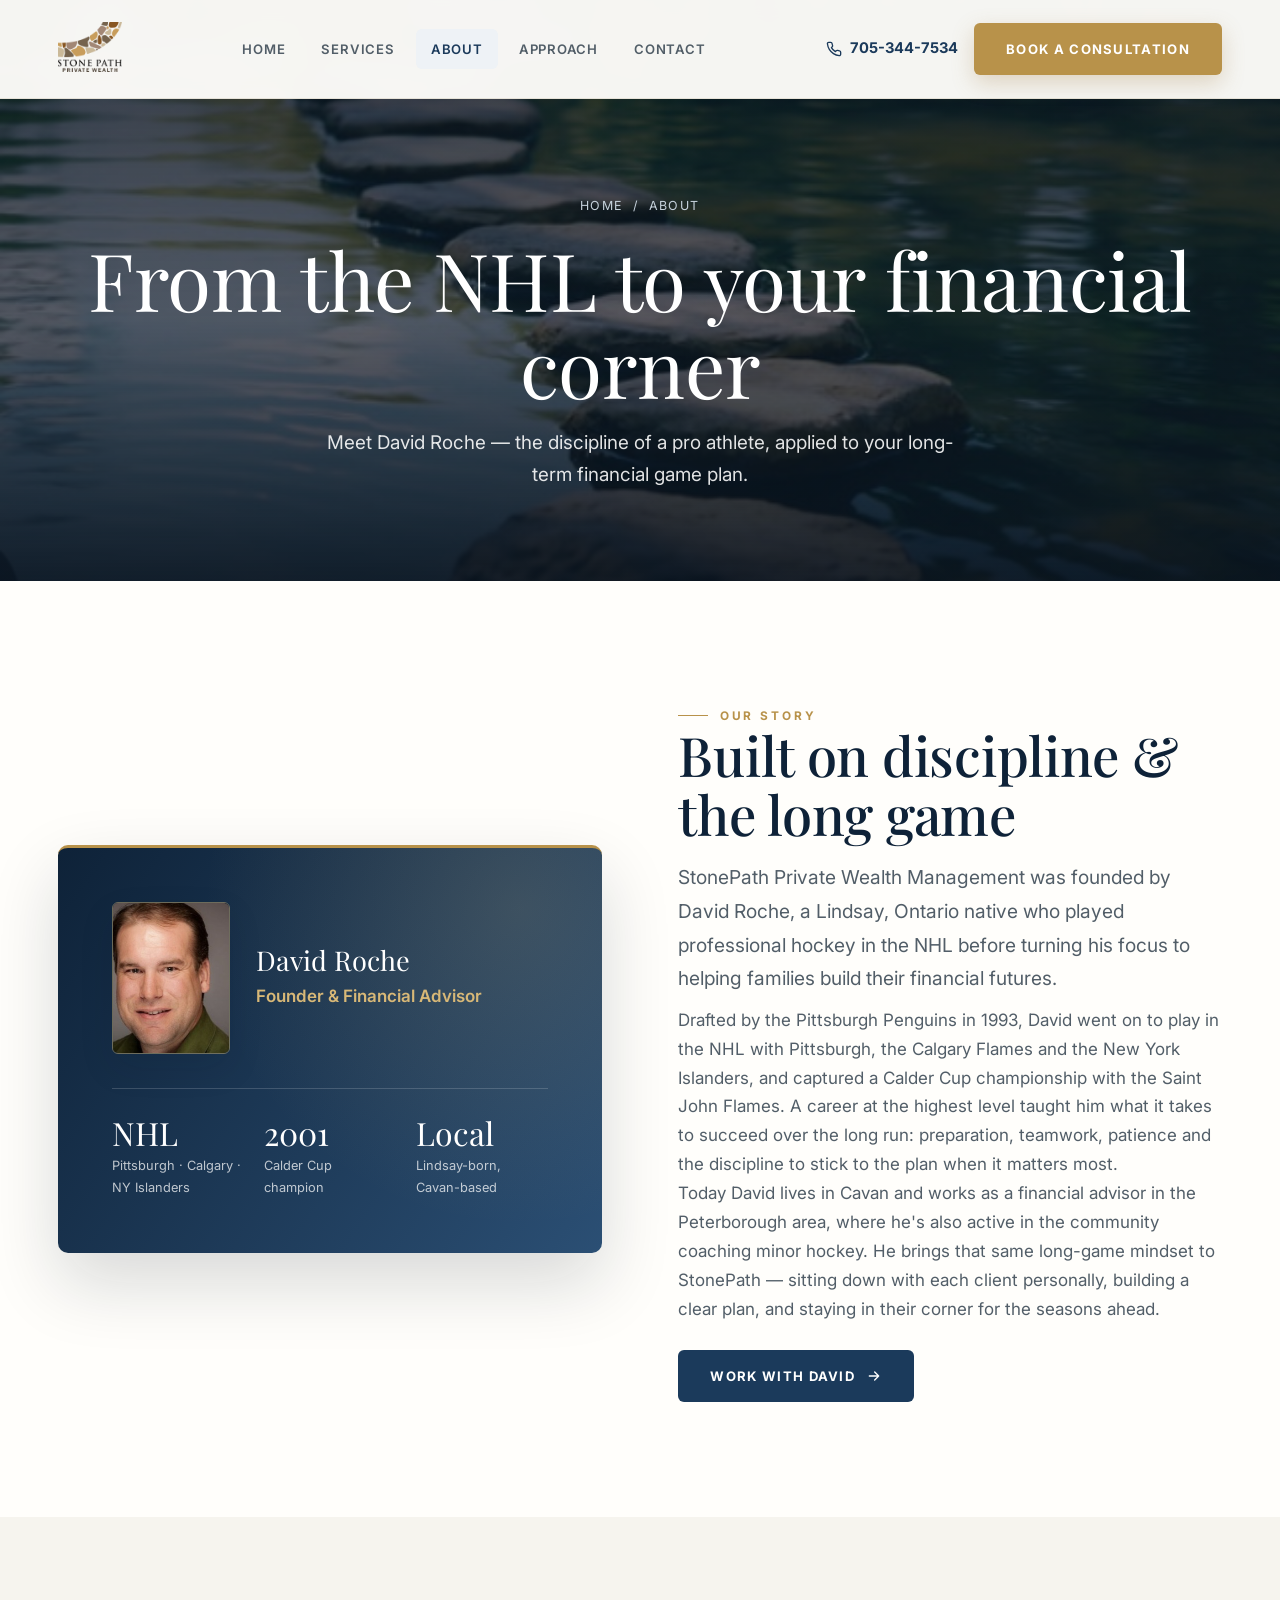
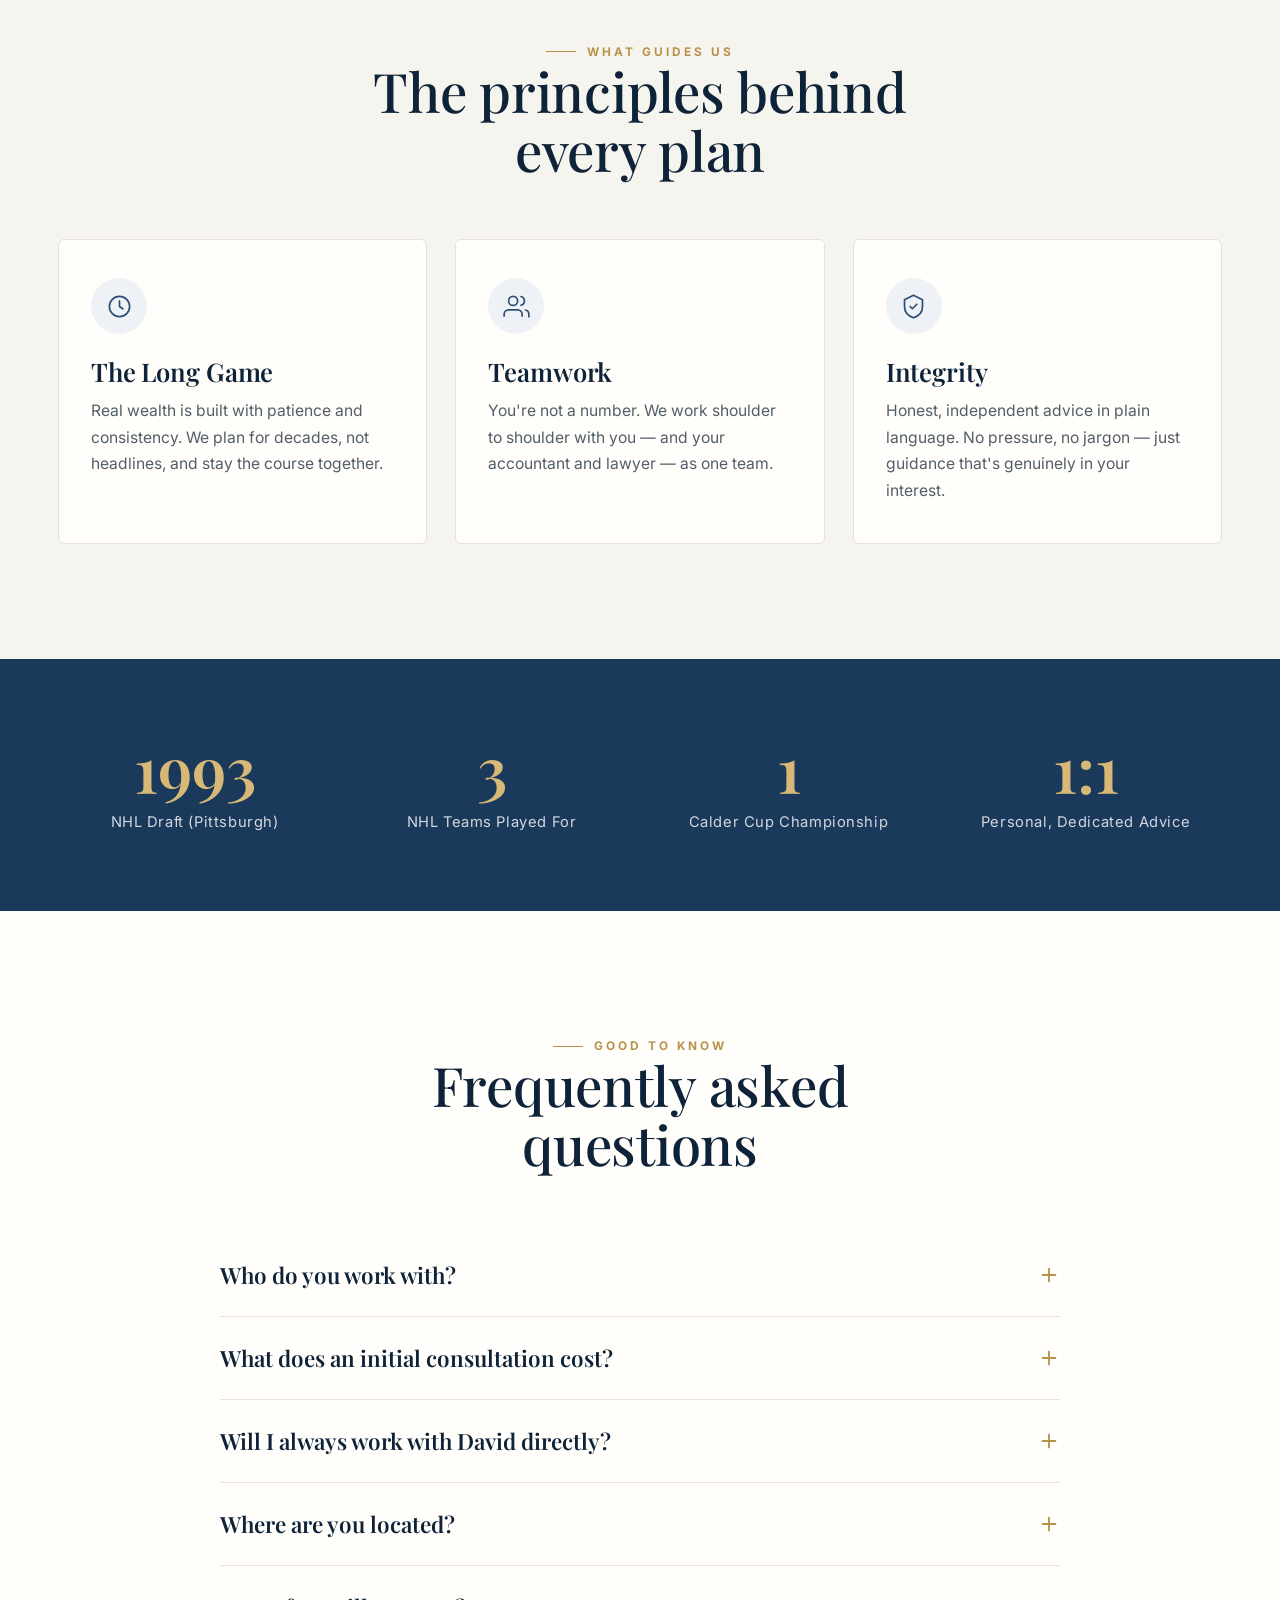
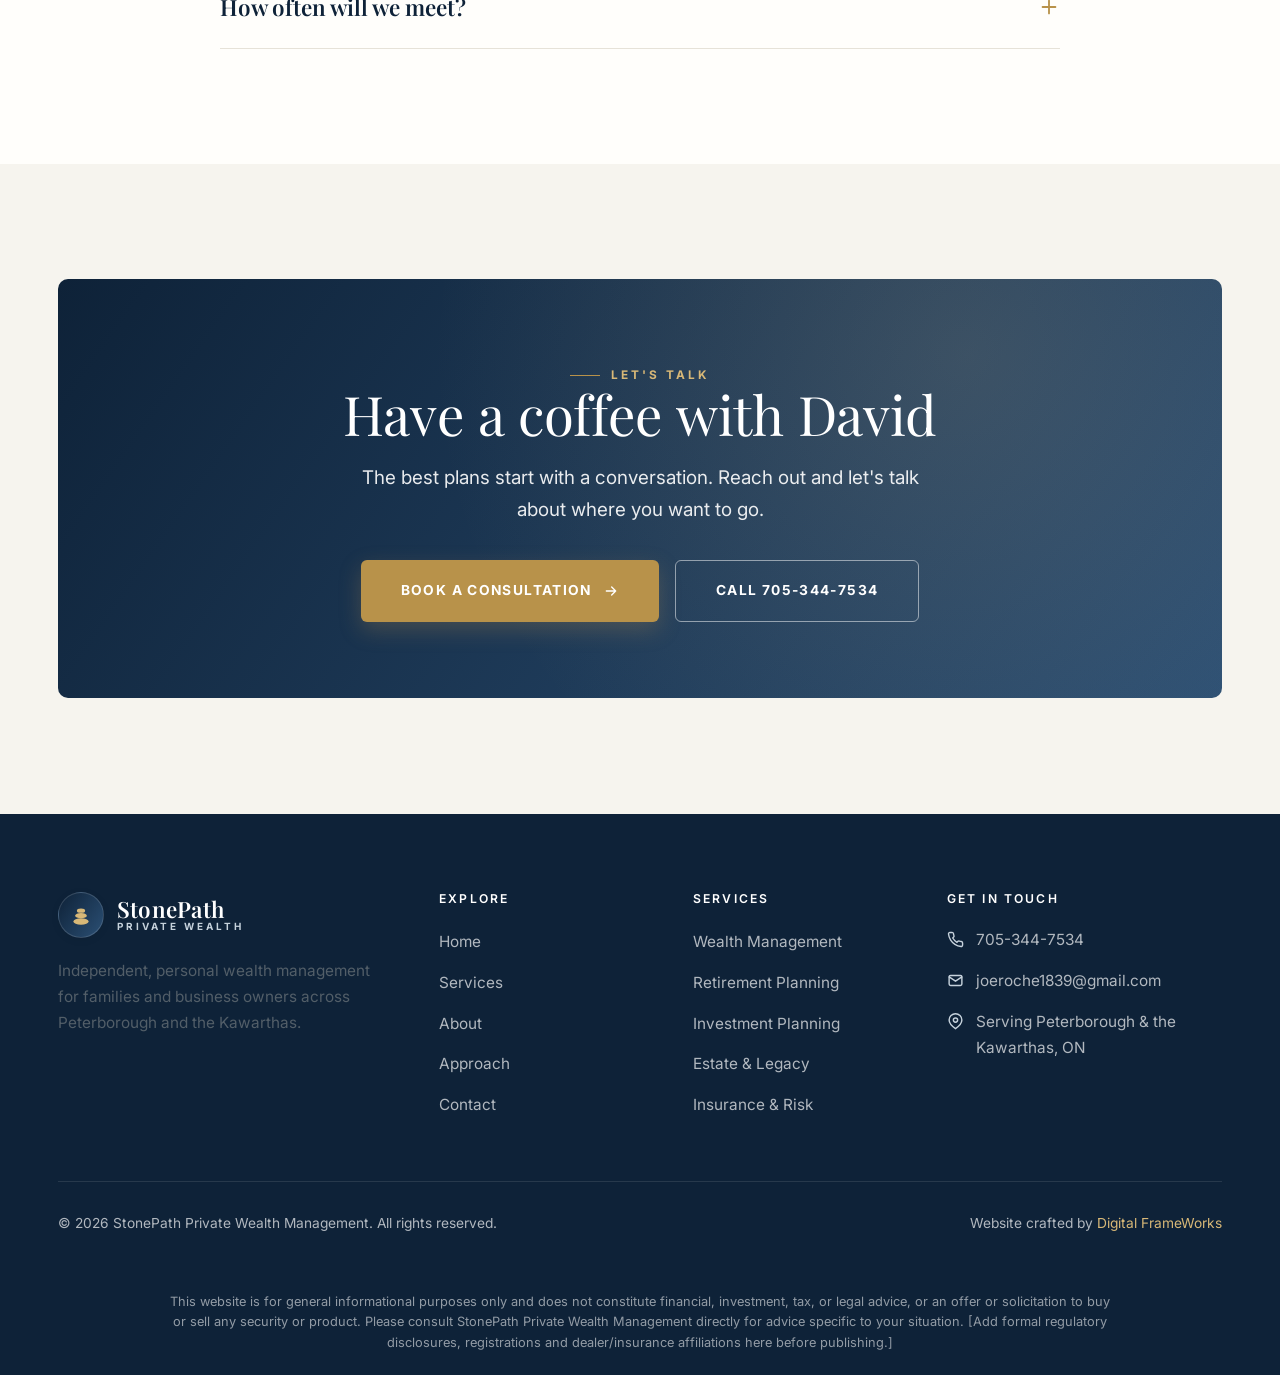
==== commit ffa816d6: "Add logo + David's headshot, update location to Cavan, remove testimonials Co-Authored-By: Claude Op" ====
--- a/about.html
+++ b/about.html
@@ -18,10 +18,7 @@
 
   <header class="header">
     <div class="container nav">
-      <a href="index.html" class="brand" aria-label="StonePath Private Wealth Management home">
-        <span class="brand-mark" aria-hidden="true"><svg viewBox="0 0 24 24" fill="#d8b877"><ellipse cx="12" cy="18" rx="7" ry="3"/><ellipse cx="12" cy="12.6" rx="5.4" ry="2.5"/><ellipse cx="12" cy="8" rx="3.8" ry="2"/></svg></span>
-        <span class="brand-text"><span class="brand-name">StonePath</span><span class="brand-sub">Private Wealth</span></span>
-      </a>
+      <a href="index.html" class="brand" aria-label="Stone Path Private Wealth home"><img class="brand-logo" src="images/logo.png" alt="Stone Path Private Wealth" /></a>
       <nav class="nav-links" aria-label="Primary">
         <a href="index.html">Home</a>
         <a href="services.html">Services</a>
@@ -50,7 +47,7 @@
       <div class="split-media reveal">
         <div class="panel">
           <div class="advisor">
-            <span class="monogram">DR</span>
+            <img class="advisor-photo" src="images/david-roche.jpg" alt="David Roche, Founder &amp; Financial Advisor" />
             <div>
               <div style="font-family:var(--font-display); font-size:1.7rem; color:#fff; line-height:1.1;">David Roche</div>
               <div style="color:var(--accent-soft); font-weight:600; margin-top:6px;">Founder &amp; Financial Advisor</div>
@@ -59,9 +56,8 @@
           <div class="pstats">
             <div><div class="n">NHL</div><div class="l">Pittsburgh · Calgary · NY Islanders</div></div>
             <div><div class="n">2001</div><div class="l">Calder Cup champion</div></div>
-            <div><div class="n">Local</div><div class="l">Lindsay-born, Ennismore-based</div></div>
+            <div><div class="n">Local</div><div class="l">Lindsay-born, Cavan-based</div></div>
           </div>
-          <p style="color:rgba(255,255,255,.6); font-size:.82rem; margin-top:22px;">A professional headshot of David can be added here.</p>
         </div>
       </div>
       <div class="split-body reveal d1">
@@ -69,7 +65,7 @@
         <h2>Built on discipline &amp; the long game</h2>
         <p class="lead">StonePath Private Wealth Management was founded by David Roche, a Lindsay, Ontario native who played professional hockey in the NHL before turning his focus to helping families build their financial futures.</p>
         <p>Drafted by the Pittsburgh Penguins in 1993, David went on to play in the NHL with Pittsburgh, the Calgary Flames and the New York Islanders, and captured a Calder Cup championship with the Saint John Flames. A career at the highest level taught him what it takes to succeed over the long run: preparation, teamwork, patience and the discipline to stick to the plan when it matters most.</p>
-        <p>Today David lives in Ennismore and works as a financial advisor in the Peterborough area, where he's also active in the community coaching minor hockey. He brings that same long-game mindset to StonePath — sitting down with each client personally, building a clear plan, and staying in their corner for the seasons ahead.</p>
+        <p>Today David lives in Cavan and works as a financial advisor in the Peterborough area, where he's also active in the community coaching minor hockey. He brings that same long-game mindset to StonePath — sitting down with each client personally, building a clear plan, and staying in their corner for the seasons ahead.</p>
         <a href="contact.html" class="btn btn-dark" style="margin-top:26px;">Work With David
           <svg viewBox="0 0 24 24" fill="none" stroke="currentColor" stroke-width="2"><path d="M5 12h14M13 6l6 6-6 6" stroke-linecap="round" stroke-linejoin="round"/></svg></a>
       </div>
@@ -122,7 +118,7 @@
       <div class="faq">
         <div class="faq-item reveal">
           <button class="faq-q">Who do you work with?<svg viewBox="0 0 24 24" fill="none" stroke="currentColor" stroke-width="2"><path d="M12 5v14M5 12h14" stroke-linecap="round"/></svg></button>
-          <div class="faq-a"><p>Families, individuals, retirees and business owners across Peterborough, Ennismore, Lindsay and the broader Kawarthas region who want a clear, personal plan and a single advisor to guide it.</p></div>
+          <div class="faq-a"><p>Families, individuals, retirees and business owners across Peterborough, Cavan, Lindsay and the broader Kawarthas region who want a clear, personal plan and a single advisor to guide it.</p></div>
         </div>
         <div class="faq-item reveal">
           <button class="faq-q">What does an initial consultation cost?<svg viewBox="0 0 24 24" fill="none" stroke="currentColor" stroke-width="2"><path d="M12 5v14M5 12h14" stroke-linecap="round"/></svg></button>
--- a/css/styles.css
+++ b/css/styles.css
@@ -63,23 +63,29 @@
    ============================================================ */
 .hero {
   background-color: var(--brand-deep);
+  /* Stepping-stones photo with a deep navy wash so the headline floats cleanly on top.
+     The gradient keeps text readable; the photo provides the "stone path" imagery. */
   background-image:
-    radial-gradient(900px 500px at 78% 12%, rgba(184,146,74,.18), transparent 60%),
-    radial-gradient(700px 600px at 12% 90%, rgba(43,79,116,.55), transparent 60%),
-    linear-gradient(160deg, #0e2238 0%, #16314e 55%, #0b1c30 100%);
-}
-/* subtle "path of stones" texture along the hero base */
+    radial-gradient(130% 95% at 50% 40%, rgba(8,18,30,.32) 0%, rgba(8,18,30,.74) 100%),
+    linear-gradient(180deg, rgba(8,20,34,.74) 0%, rgba(10,24,40,.5) 45%, rgba(8,18,30,.9) 100%),
+    url("../images/hero.jpg");
+  background-size: cover;
+  background-position: center;
+}
+/* keeps the lower edge anchored into the navy so the scroll cue + content read clearly */
 .hero::after {
-  content: ""; position: absolute; inset: auto 0 0 0; height: 140px; pointer-events: none;
-  background-image: radial-gradient(circle, rgba(255,255,255,.05) 1.5px, transparent 2px);
-  background-size: 26px 26px; mask-image: linear-gradient(transparent, #000);
-  -webkit-mask-image: linear-gradient(transparent, #000);
+  content: ""; position: absolute; inset: auto 0 0 0; height: 160px; pointer-events: none;
+  background: linear-gradient(transparent, var(--brand-deep));
 }
 .page-hero {
   background-color: var(--brand-deep);
+  /* Same stepping-stones photo as the home hero, with a stronger navy wash
+     (these headers are shorter, so we darken a touch more for crisp text). */
   background-image:
-    radial-gradient(800px 420px at 82% 0%, rgba(184,146,74,.16), transparent 60%),
-    linear-gradient(160deg, #0e2238 0%, #16314e 60%, #0b1c30 100%);
+    linear-gradient(180deg, rgba(8,20,34,.82) 0%, rgba(10,24,40,.66) 55%, rgba(8,18,30,.92) 100%),
+    url("../images/hero.jpg");
+  background-size: cover;
+  background-position: center;
 }
 
 /* Advisor card / monogram (stands in for a headshot until one is provided) */
@@ -108,6 +114,24 @@
 /* Compliance disclaimer */
 .disclaimer { background: var(--brand-deep); color: rgba(255,255,255,.55); font-size: .8rem; line-height:1.6; padding: 22px 0; }
 .disclaimer .container { max-width: 1000px; text-align: center; }
+
+/* Solid premium header so the logo's dark wordmark always reads (on any page/hero) */
+.header { background: rgba(255,254,251,.96); box-shadow: 0 1px 0 var(--line); backdrop-filter: blur(10px); padding: 11px 0; }
+.header.scrolled { box-shadow: var(--shadow-sm); padding: 8px 0; }
+.brand-logo { height: 54px; width: auto; display: block; }
+.header .nav-links a { color: var(--slate); }
+.header .nav-links a:hover, .header .nav-links a.active { background: var(--tint); color: var(--brand); }
+.header .nav-phone { color: var(--brand); }
+.header .nav-toggle { background: var(--tint); }
+.header .nav-toggle span { background: var(--brand); }
+@media (max-width: 860px) { .brand-logo { height: 46px; } }
+
+/* Advisor headshot inside the navy panel */
+.advisor-photo {
+  width: 118px; height: 152px; object-fit: cover; object-position: center top;
+  border-radius: var(--radius); border: 1px solid rgba(216,184,119,.45);
+  box-shadow: var(--shadow-md); flex-shrink: 0;
+}
 
 *, *::before, *::after { box-sizing: border-box; margin: 0; padding: 0; }
 html { scroll-behavior: smooth; -webkit-text-size-adjust: 100%; }
